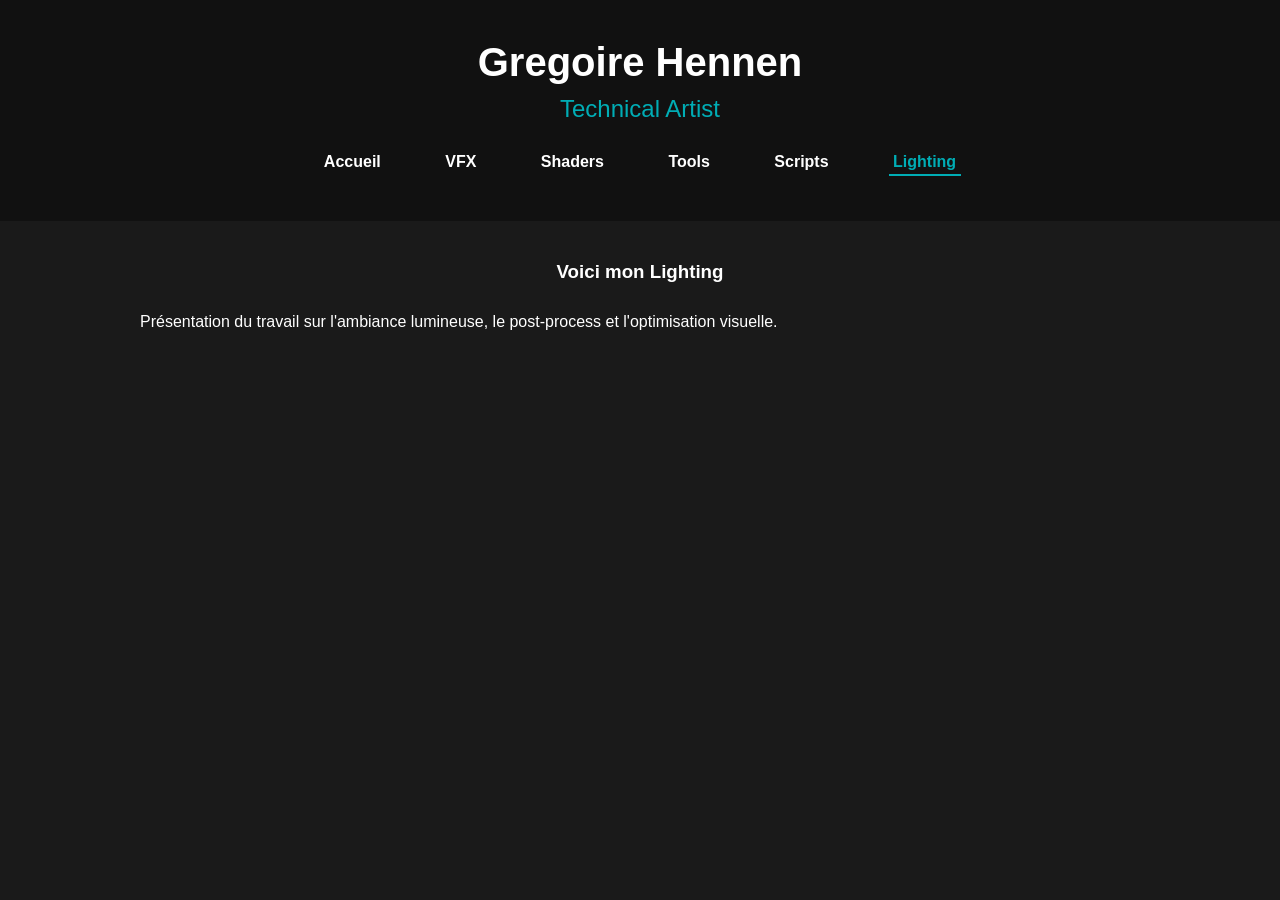
==== lighting.html @ 4e659fc8 "Add header section to lighting.html" ====
<!DOCTYPE html>
<html lang="fr">
<head>
    <meta charset="UTF-8">
    <meta name="viewport" content="width=device-width, initial-scale=1.0">
    <title>Shaders - Gregoire Hennen</title>
    
    <link rel="stylesheet" href="style.css">
</head>
    
<body>
    <header>
        <h1>Gregoire Hennen</h1>
        <h2>Technical Artist</h2>
        <nav>
            <a href="index.html">Accueil</a>
            <a href="vfx.html">VFX</a>
            <a href="shaders.html">Shaders</a>
            <a href="tools.html">Tools</a>
            <a href="scripts.html">Scripts</a>
            <a href="lighting.html">Lighting</a>
        </nav>
    </header>
    <main>
        <h3>Voici mon Lighting</h3>
        <p>Présentation du travail sur l'ambiance lumineuse, le post-process et l'optimisation visuelle.</p>
    </main>
    <script>
    // Récupère le nom de la page actuelle (ex: "shaders.html")
    const currentPage = window.location.pathname.split("/").pop();

    // Sélectionne tous les liens dans la nav
    const navLinks = document.querySelectorAll('nav a');

    navLinks.forEach(link => {
        // Si le href du lien correspond à la page actuelle, ajoute la classe "active"
        if (link.getAttribute('href') === currentPage) {
            link.classList.add('active');
        }
    });
</script>
</body>
</html>
---- style.css ----
/* --- Global Styles --- */
body { 
    font-family: 'Segoe UI', Tahoma, Geneva, Verdana, sans-serif; 
    background-color: #1a1a1a; 
    color: #ffffff; 
    margin: 0; 
    padding: 0; 
    text-align: center; 
}

header { padding: 40px 20px; background-color: #111111; }
h1 { margin: 0 0 10px 0; font-size: 2.5em; }
h2 { margin: 0 0 20px 0; color: #00adb5; font-weight: 400; }
main { max-width: 1000px; margin: 40px auto; padding: 0 20px; text-align: left; }
h3 { text-align: center; margin-bottom: 30px; }

/* --- Navigation Tech Art --- */
nav { margin-top: 20px; }
nav a { 
    display: inline-block; 
    color: #ffffff; 
    text-decoration: none; 
    padding: 10px 20px; 
    margin: 0 10px; 
    font-weight: bold; 
    position: relative;
    transition: color 0.3s;
}

nav a::after {
    content: '';
    position: absolute;
    bottom: 5px;
    left: 50%;
    width: 0;
    height: 2px;
    background: #00adb5;
    transition: all 0.3s ease;
}

nav a:hover { color: #00adb5; }
nav a:hover::after { width: 70%; left: 15%; }
nav a.active { color: #00adb5; }
nav a.active::after { width: 70%; left: 15%; }

/* --- Components (Accordions, Tables, Code) --- */
.shader-accordion, .tool-accordion { 
    margin-bottom: 15px; border: 1px solid #333; border-radius: 8px; 
    overflow: hidden; background-color: #222222; 
}
.shader-accordion summary, .tool-accordion summary { 
    padding: 20px; font-size: 1.3em; font-weight: bold; color: #00adb5; 
    cursor: pointer; list-style: none; position: relative; transition: background 0.3s ease; 
}
.shader-accordion summary:hover, .tool-accordion summary:hover { background-color: #2b2b2b; }
.shader-accordion summary::after, .tool-accordion summary::after { 
    content: '▼'; position: absolute; right: 20px; color: #00adb5; transition: transform 0.3s ease; 
}
.shader-accordion[open] summary::after, .tool-accordion[open] summary::after { transform: rotate(180deg); }
.shader-content, .tool-content { padding: 20px; border-top: 1px solid #333; background-color: #1c1c1c; }

table { width: 100%; border-collapse: collapse; margin: 20px 0; background-color: #111; border-radius: 6px; overflow: hidden; }
th, td { padding: 12px 15px; text-align: left; border-bottom: 1px solid #333; }
th { background-color: #00adb5; color: #1a1a1a; font-weight: bold; }

.tech-row { display: flex; gap: 25px; margin: 30px 0; align-items: center; }
.tech-desc { flex: 1; }
.tech-code { flex: 1; background-color: #0d1117; padding: 15px; border-radius: 6px; overflow-x: auto; border: 1px solid #30363d; }
pre { margin: 0; }
code { font-family: 'Consolas', 'Courier New', Courier, monospace; color: #ff79c6; font-size: 0.9em; }

.center-img-container { text-align: center; margin: 25px 0; }
.center-img-container img { max-width: 100%; width: 700px; border-radius: 6px; box-shadow: 0 4px 10px rgba(0,0,0,0.5); }
.bullet-list { padding-left: 20px; line-height: 1.6; }
.highlight { color: #00adb5; font-weight: bold; }
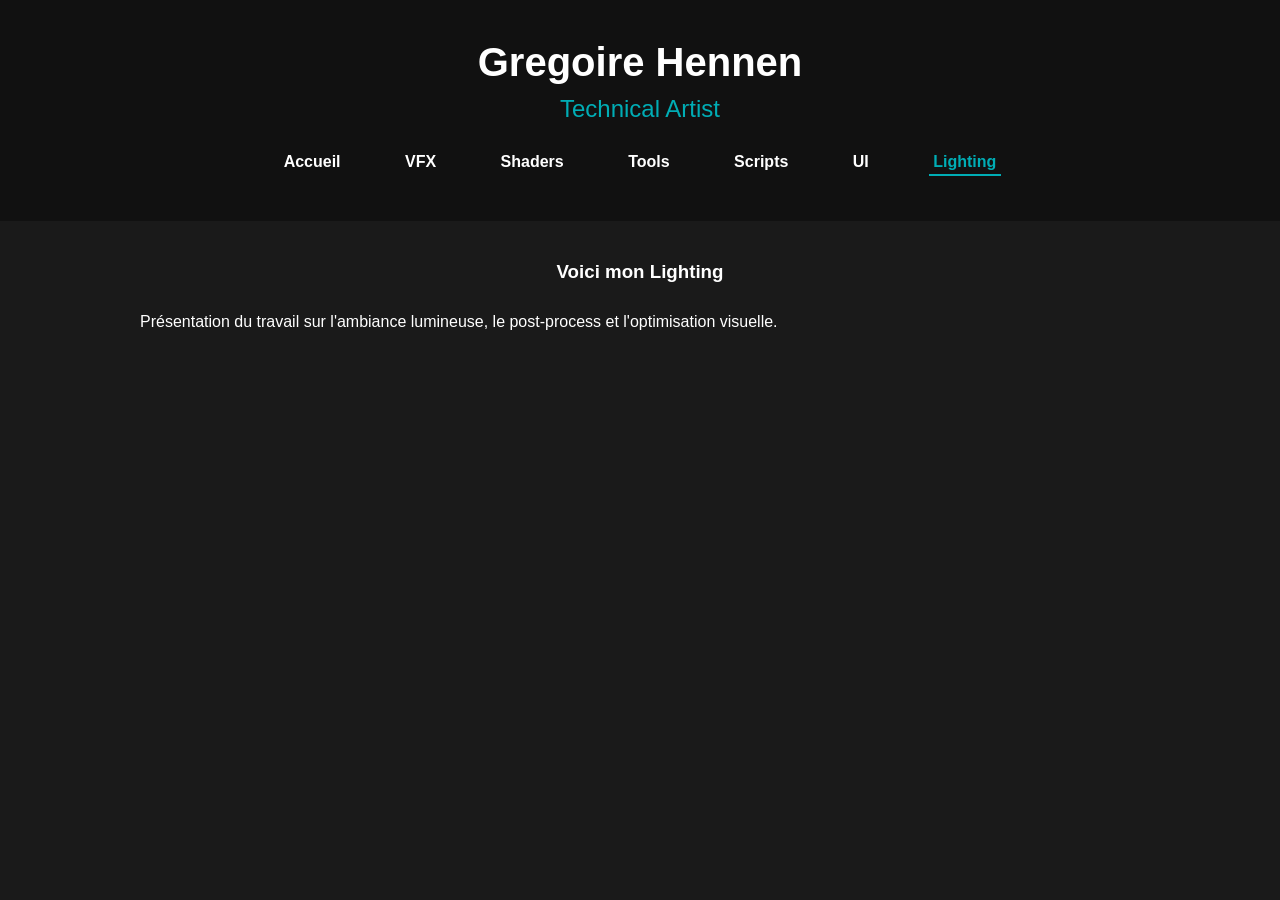
==== commit 56d1ae15: "Update lighting.html" ====
--- a/lighting.html
+++ b/lighting.html
@@ -18,6 +18,7 @@
             <a href="shaders.html">Shaders</a>
             <a href="tools.html">Tools</a>
             <a href="scripts.html">Scripts</a>
+            <a href="ui.html">UI</a>
             <a href="lighting.html">Lighting</a>
         </nav>
     </header>
--- a/style.css
+++ b/style.css
@@ -65,11 +65,60 @@
 
 .tech-row { display: flex; gap: 25px; margin: 30px 0; align-items: center; }
 .tech-desc { flex: 1; }
-.tech-code { flex: 1; background-color: #0d1117; padding: 15px; border-radius: 6px; overflow-x: auto; border: 1px solid #30363d; }
-pre { margin: 0; }
-code { font-family: 'Consolas', 'Courier New', Courier, monospace; color: #ff79c6; font-size: 0.9em; }
+.tech-code {
+            flex: 1;
+            background-color: #0d1117;
+            padding: 15px;
+            border-radius: 6px;
+            overflow-x: auto;
+            border: 1px solid #30363d;
+        }
+pre {
+    margin: 0;
+    padding: 0;
+    background: transparent !important; /* Force la transparence pour utiliser le fond de .tech-code */
+}
+
+code {
+    font-family: 'Consolas', 'Courier New', Courier, monospace;
+    font-size: 0.9em;
+    background: transparent !important;
+}
+
+/* Si tu veux quand même colorer certains mots manuellement dans ton HTML */
+.c-keyword { color: #ff7b72; } /* Rouge pour les keywords */
+.c-var { color: #79c0ff; }     /* Bleu pour les variables */
+
 
 .center-img-container { text-align: center; margin: 25px 0; }
 .center-img-container img { max-width: 100%; width: 700px; border-radius: 6px; box-shadow: 0 4px 10px rgba(0,0,0,0.5); }
 .bullet-list { padding-left: 20px; line-height: 1.6; }
 .highlight { color: #00adb5; font-weight: bold; }
+
+.global-gifs { 
+    display: flex; 
+    gap: 15px; 
+    justify-content: center; 
+    margin: 20px 0; 
+}
+.global-gifs img { 
+    width: 48%; /* Prends presque la moitié de la largeur */
+    border-radius: 6px; 
+}
+
+/* Pour les 3 vidéos du Flashlight (3 colonnes) */
+.triple-gifs { 
+    display: flex; 
+    gap: 10px; 
+    margin: 20px 0; 
+}
+.gif-card { 
+    flex: 1; /* Chaque carte prend 1/3 de l'espace */
+    text-align: center; 
+}
+.gif-card img { 
+    width: 100%; 
+    border-radius: 6px; 
+    margin-bottom: 10px; 
+}
+.gif-card p { font-size: 0.9em; color: #aaa; }
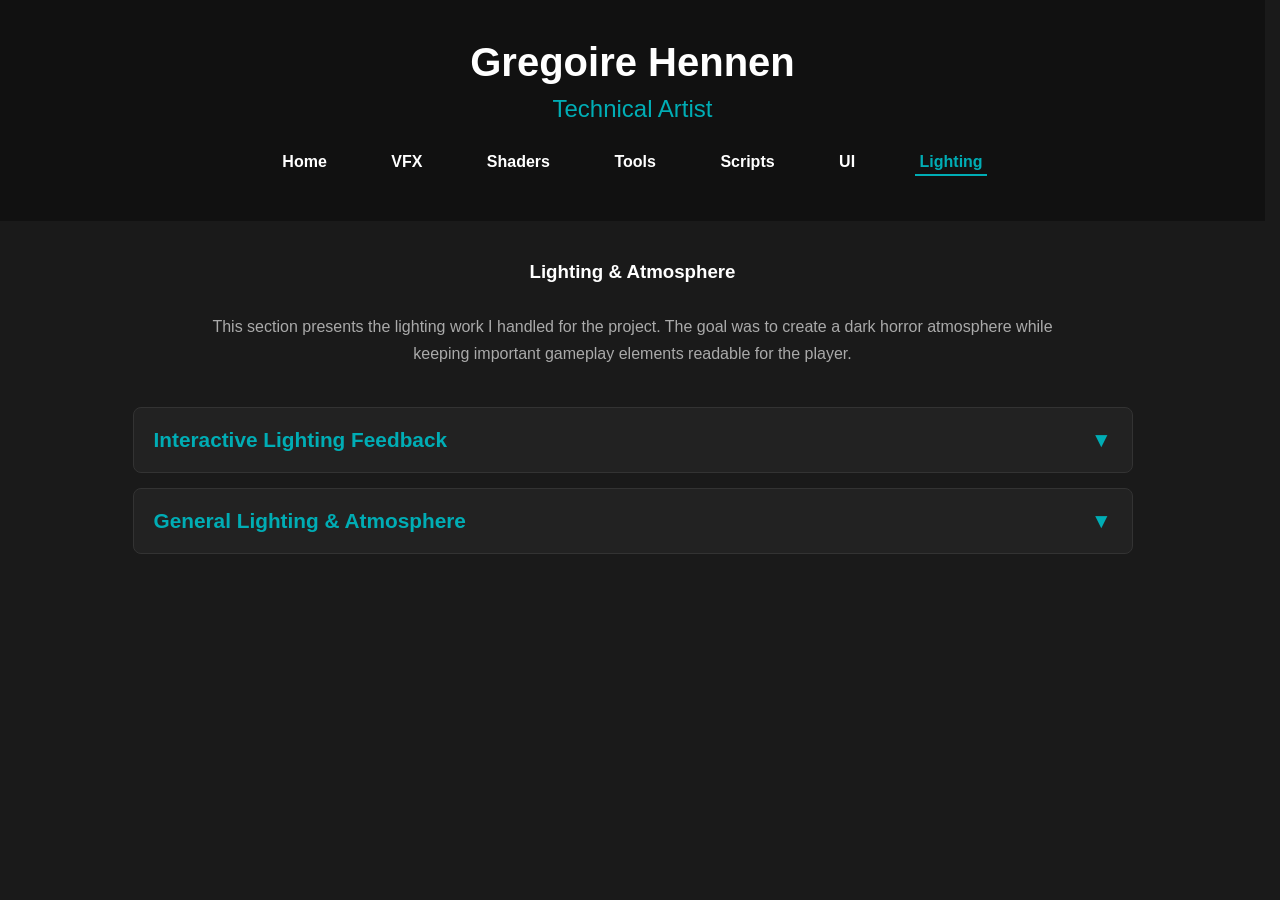
==== commit b4ecb56d: "Revise lighting.html for content and structure Updated the page title and improved the content struc" ====
--- a/lighting.html
+++ b/lighting.html
@@ -1,40 +1,96 @@
 <!DOCTYPE html>
-<html lang="fr">
+<html lang="en">
 <head>
     <meta charset="UTF-8">
     <meta name="viewport" content="width=device-width, initial-scale=1.0">
-    <title>Shaders - Gregoire Hennen</title>
-    
+    <title>Lighting - Gregoire Hennen</title>
     <link rel="stylesheet" href="style.css">
 </head>
-    
+
 <body>
-    <header>
-        <h1>Gregoire Hennen</h1>
-        <h2>Technical Artist</h2>
-        <nav>
-            <a href="index.html">Accueil</a>
-            <a href="vfx.html">VFX</a>
-            <a href="shaders.html">Shaders</a>
-            <a href="tools.html">Tools</a>
-            <a href="scripts.html">Scripts</a>
-            <a href="ui.html">UI</a>
-            <a href="lighting.html">Lighting</a>
-        </nav>
-    </header>
-    <main>
-        <h3>Voici mon Lighting</h3>
-        <p>Présentation du travail sur l'ambiance lumineuse, le post-process et l'optimisation visuelle.</p>
-    </main>
-    <script>
-    // Récupère le nom de la page actuelle (ex: "shaders.html")
+<header>
+    <h1>Gregoire Hennen</h1>
+    <h2>Technical Artist</h2>
+    <nav>
+        <a href="index.html">Home</a>
+        <a href="vfx.html">VFX</a>
+        <a href="shaders.html">Shaders</a>
+        <a href="tools.html">Tools</a>
+        <a href="scripts.html">Scripts</a>
+        <a href="ui.html">UI</a>
+        <a href="lighting.html">Lighting</a>
+    </nav>
+</header>
+
+<main>
+    <h3>Lighting & Atmosphere</h3>
+
+    <p class="page-intro">
+        This section presents the lighting work I handled for the project. The goal was to create a dark horror atmosphere while keeping important gameplay elements readable for the player.
+    </p>
+
+    <details class="ui-accordion">
+        <summary>Interactive Lighting Feedback</summary>
+        <div class="ui-content">
+
+            <p class="section-lead">
+                These lights are connected to gameplay events. When the player activates specific objectives, the lighting changes to provide clear visual feedback and guide attention toward the active element.
+            </p>
+
+            <div class="triple-gifs">
+                <div class="gif-card">
+                    <img src="lighting-popcorn-machine-activation.gif" alt="Popcorn machine lighting activation">
+                    <p><strong>Popcorn Machine:</strong> the machine lighting turns on to show that the objective has been activated.</p>
+                </div>
+
+                <div class="gif-card">
+                    <img src="lighting-spot-activation.gif" alt="Spot lighting activation">
+                    <p><strong>Spot Light:</strong> the spotlight creates a strong focused beam, making the activated area more visible.</p>
+                </div>
+
+                <div class="gif-card">
+                    <img src="lighting-door-activation.gif" alt="Door lighting activation">
+                    <p><strong>Door:</strong> the door lighting changes state to clearly communicate progression and guide the player forward.</p>
+                </div>
+            </div>
+
+            <h4 class="ui-subtitle">How it works</h4>
+            <p>
+                Each light group is controlled as a visual feedback system. When an objective is activated, the corresponding lights are enabled or intensified. This makes the interaction easier to read without relying only on UI, while also reinforcing the cinematic horror mood of the scene.
+            </p>
+
+        </div>
+    </details>
+
+    <details class="ui-accordion">
+        <summary>General Lighting & Atmosphere</summary>
+        <div class="ui-content">
+
+            <p class="section-lead">
+                This video shows the general lighting mood of the level during navigation.
+            </p>
+
+            <div class="center-img-container">
+                <img src="lighting-general-ambience-walkthrough.gif" alt="General lighting ambience walkthrough">
+                <p class="media-caption">
+                    General lighting pass: dark corridors, warm practical lights, visible fog and strong flashlight contrast.
+                </p>
+            </div>
+
+            <h4 class="ui-subtitle">Atmosphere Breakdown</h4>
+            <p>
+                The scene uses a very dark base lighting setup with localized warm lights to create contrast and guide the eye. The fog makes the flashlight beam visible, which adds depth and reinforces the horror atmosphere. The result feels heavy, abandoned and cinematic, while still giving the player enough visual information to navigate the environment.
+            </p>
+
+        </div>
+    </details>
+</main>
+
+<script>
     const currentPage = window.location.pathname.split("/").pop();
-
-    // Sélectionne tous les liens dans la nav
     const navLinks = document.querySelectorAll('nav a');
 
     navLinks.forEach(link => {
-        // Si le href du lien correspond à la page actuelle, ajoute la classe "active"
         if (link.getAttribute('href') === currentPage) {
             link.classList.add('active');
         }
--- a/style.css
+++ b/style.css
@@ -1,3 +1,16 @@
+html {
+    scrollbar-gutter: stable;
+    overflow-y: scroll;
+}
+
+body { 
+    font-family: 'Segoe UI', Tahoma, Geneva, Verdana, sans-serif; 
+    background-color: #1a1a1a; 
+    color: #ffffff; 
+    margin: 0; 
+    padding: 0; 
+    text-align: center; 
+}
 /* --- Global Styles --- */
 body { 
     font-family: 'Segoe UI', Tahoma, Geneva, Verdana, sans-serif; 
@@ -76,7 +89,7 @@
 pre {
     margin: 0;
     padding: 0;
-    background: transparent !important; /* Force la transparence pour utiliser le fond de .tech-code */
+    background: transparent !important;
 }
 
 code {
@@ -85,10 +98,8 @@
     background: transparent !important;
 }
 
-/* Si tu veux quand même colorer certains mots manuellement dans ton HTML */
-.c-keyword { color: #ff7b72; } /* Rouge pour les keywords */
-.c-var { color: #79c0ff; }     /* Bleu pour les variables */
-
+.c-keyword { color: #ff7b72; }
+.c-var { color: #79c0ff; }
 
 .center-img-container { text-align: center; margin: 25px 0; }
 .center-img-container img { max-width: 100%; width: 700px; border-radius: 6px; box-shadow: 0 4px 10px rgba(0,0,0,0.5); }
@@ -102,18 +113,17 @@
     margin: 20px 0; 
 }
 .global-gifs img { 
-    width: 48%; /* Prends presque la moitié de la largeur */
+    width: 48%;
     border-radius: 6px; 
 }
 
-/* Pour les 3 vidéos du Flashlight (3 colonnes) */
 .triple-gifs { 
     display: flex; 
     gap: 10px; 
     margin: 20px 0; 
 }
 .gif-card { 
-    flex: 1; /* Chaque carte prend 1/3 de l'espace */
+    flex: 1;
     text-align: center; 
 }
 .gif-card img { 
@@ -122,3 +132,447 @@
     margin-bottom: 10px; 
 }
 .gif-card p { font-size: 0.9em; color: #aaa; }
+
+/* --- UI Page Specific Additions --- */
+.page-intro {
+    text-align: center;
+    color: #aaa;
+    margin: 0 auto 40px auto;
+    max-width: 850px;
+    line-height: 1.7;
+}
+
+.ui-accordion {
+    margin-bottom: 15px;
+    border: 1px solid #333;
+    border-radius: 8px;
+    overflow: hidden;
+    background-color: #222222;
+}
+
+.ui-accordion summary {
+    padding: 20px;
+    font-size: 1.3em;
+    font-weight: bold;
+    color: #00adb5;
+    cursor: pointer;
+    list-style: none;
+    position: relative;
+    transition: background 0.3s ease;
+}
+
+.ui-accordion summary:hover { background-color: #2b2b2b; }
+
+.ui-accordion summary::after {
+    content: '▼';
+    position: absolute;
+    right: 20px;
+    color: #00adb5;
+    transition: transform 0.3s ease;
+}
+
+.ui-accordion[open] summary::after { transform: rotate(180deg); }
+
+.ui-content {
+    padding: 20px;
+    border-top: 1px solid #333;
+    background-color: #1c1c1c;
+}
+
+.section-lead {
+    text-align: center;
+    font-size: 1.1em;
+    color: #aaa;
+    max-width: 850px;
+    margin: 0 auto 25px auto;
+    line-height: 1.7;
+}
+
+.ui-hero {
+    display: flex;
+    gap: 25px;
+    align-items: stretch;
+    background: #222;
+    border: 1px solid #333;
+    border-radius: 8px;
+    padding: 25px;
+    margin-bottom: 35px;
+}
+
+.ui-hero-text,
+.ui-hero-media {
+    flex: 1;
+}
+
+.ui-hero-text h4,
+.ui-subtitle {
+    color: #00adb5;
+    border-bottom: 1px solid #333;
+    padding-bottom: 8px;
+    margin-top: 0;
+}
+
+.ui-hero-text p {
+    color: #ccc;
+    line-height: 1.7;
+}
+
+.ui-hero-media img {
+    width: 100%;
+    border-radius: 6px;
+    box-shadow: 0 4px 10px rgba(0,0,0,0.5);
+}
+
+.ui-hero-media p,
+.media-caption {
+    color: #888;
+    font-size: 0.9em;
+    text-align: center;
+    margin-top: 8px;
+}
+
+.ui-feature-grid {
+    display: grid;
+    grid-template-columns: repeat(4, 1fr);
+    gap: 15px;
+    margin: 25px 0;
+}
+
+.ui-feature-card {
+    background: #111;
+    border: 1px solid #30363d;
+    border-radius: 8px;
+    padding: 16px;
+}
+
+.ui-feature-card h5 {
+    color: #00adb5;
+    margin: 0 0 10px 0;
+    font-size: 1em;
+}
+
+.ui-feature-card p {
+    color: #aaa;
+    line-height: 1.55;
+    margin: 0;
+    font-size: 0.95em;
+}
+
+.ui-separator {
+    border: 0;
+    border-top: 1px solid #333;
+    margin: 40px 0;
+}
+
+.ui-flow {
+    display: flex;
+    align-items: center;
+    justify-content: center;
+    flex-wrap: wrap;
+    gap: 10px;
+    margin: 30px 0;
+}
+
+.ui-flow-step {
+    background: #111;
+    border: 1px solid #00adb5;
+    color: #fff;
+    border-radius: 999px;
+    padding: 12px 18px;
+    font-weight: bold;
+}
+
+.ui-flow-arrow {
+    color: #00adb5;
+    font-size: 1.4em;
+    font-weight: bold;
+}
+
+/* --- Home Page --- */
+.home-hero {
+    position: relative;
+    overflow: hidden;
+    border: 1px solid #333;
+    border-radius: 18px;
+    background: radial-gradient(circle at top left, rgba(0, 173, 181, 0.22), transparent 38%), linear-gradient(135deg, #222 0%, #111 100%);
+    padding: 55px 42px;
+    margin-bottom: 42px;
+    box-shadow: 0 18px 45px rgba(0,0,0,0.35);
+}
+
+.home-hero::after {
+    content: '';
+    position: absolute;
+    inset: 0;
+    background-image: linear-gradient(rgba(255,255,255,0.035) 1px, transparent 1px), linear-gradient(90deg, rgba(255,255,255,0.035) 1px, transparent 1px);
+    background-size: 34px 34px;
+    opacity: 0.35;
+    pointer-events: none;
+}
+
+.home-hero-glow {
+    position: absolute;
+    width: 260px;
+    height: 260px;
+    right: -80px;
+    top: -80px;
+    background: rgba(0, 173, 181, 0.35);
+    filter: blur(55px);
+    border-radius: 50%;
+}
+
+.home-hero-content {
+    position: relative;
+    z-index: 1;
+    max-width: 850px;
+    margin: 0 auto;
+    text-align: center;
+}
+
+.home-kicker {
+    display: inline-block;
+    margin: 0 0 14px 0;
+    padding: 8px 14px;
+    border: 1px solid rgba(0, 173, 181, 0.55);
+    border-radius: 999px;
+    color: #00adb5;
+    background: rgba(0, 173, 181, 0.08);
+    font-weight: bold;
+    letter-spacing: 0.04em;
+    text-transform: uppercase;
+    font-size: 0.8em;
+}
+
+.home-hero h3 {
+    margin: 0 0 18px 0;
+    font-size: 2.8em;
+    line-height: 1.05;
+    color: #fff;
+}
+
+.home-intro {
+    color: #d5d5d5;
+    line-height: 1.8;
+    font-size: 1.08em;
+    margin: 0 auto 24px auto;
+}
+
+.home-tags {
+    display: flex;
+    flex-wrap: wrap;
+    justify-content: center;
+    gap: 10px;
+}
+
+.home-tags span {
+    background: #111;
+    color: #ddd;
+    border: 1px solid #333;
+    border-radius: 999px;
+    padding: 9px 14px;
+    font-size: 0.92em;
+}
+
+.home-overview,
+.home-pipeline,
+.home-summary-panel {
+    margin-bottom: 42px;
+}
+
+.home-section-title {
+    text-align: center;
+    margin-bottom: 24px;
+}
+
+.home-section-title h4,
+.home-summary-panel h4 {
+    color: #00adb5;
+    font-size: 1.55em;
+    margin: 0 0 8px 0;
+}
+
+.home-section-title p {
+    color: #aaa;
+    margin: 0;
+    line-height: 1.7;
+}
+
+.home-card-grid {
+    display: grid;
+    grid-template-columns: repeat(3, 1fr);
+    gap: 16px;
+}
+
+.home-card {
+    position: relative;
+    background: linear-gradient(180deg, #222 0%, #151515 100%);
+    border: 1px solid #333;
+    border-radius: 14px;
+    padding: 22px;
+    min-height: 190px;
+    overflow: hidden;
+    transition: transform 0.25s ease, border-color 0.25s ease, box-shadow 0.25s ease;
+}
+
+.home-card:hover {
+    transform: translateY(-5px);
+    border-color: rgba(0, 173, 181, 0.7);
+    box-shadow: 0 12px 28px rgba(0,0,0,0.45);
+}
+
+.home-card::before {
+    content: '';
+    position: absolute;
+    left: 0;
+    top: 0;
+    width: 100%;
+    height: 3px;
+    background: linear-gradient(90deg, #00adb5, transparent);
+}
+
+.featured-card {
+    background: radial-gradient(circle at top right, rgba(0, 173, 181, 0.18), transparent 45%), linear-gradient(180deg, #242424 0%, #141414 100%);
+}
+
+.home-card-icon {
+    width: 42px;
+    height: 42px;
+    border-radius: 12px;
+    display: flex;
+    align-items: center;
+    justify-content: center;
+    background: rgba(0, 173, 181, 0.12);
+    border: 1px solid rgba(0, 173, 181, 0.45);
+    color: #00adb5;
+    font-size: 1.35em;
+    margin-bottom: 16px;
+}
+
+.home-card h5 {
+    color: #fff;
+    margin: 0 0 10px 0;
+    font-size: 1.15em;
+}
+
+.home-card p {
+    color: #aaa;
+    line-height: 1.65;
+    margin: 0;
+    font-size: 0.95em;
+}
+
+.home-flow {
+    display: flex;
+    align-items: stretch;
+    justify-content: center;
+    gap: 12px;
+    background: #111;
+    border: 1px solid #333;
+    border-radius: 16px;
+    padding: 22px;
+}
+
+.home-flow-step {
+    flex: 1;
+    background: #1c1c1c;
+    border: 1px solid #30363d;
+    border-radius: 14px;
+    padding: 20px;
+    text-align: center;
+}
+
+.home-flow-step span {
+    display: inline-block;
+    color: #00adb5;
+    font-weight: bold;
+    margin-bottom: 10px;
+}
+
+.home-flow-step strong {
+    display: block;
+    font-size: 1.1em;
+    margin-bottom: 8px;
+}
+
+.home-flow-step p {
+    color: #aaa;
+    line-height: 1.55;
+    margin: 0;
+    font-size: 0.92em;
+}
+
+.home-flow-line {
+    width: 26px;
+    align-self: center;
+    height: 2px;
+    background: #00adb5;
+    opacity: 0.8;
+}
+
+.home-summary-panel {
+    background: linear-gradient(135deg, rgba(0, 173, 181, 0.12), rgba(255,255,255,0.02));
+    border: 1px solid rgba(0, 173, 181, 0.35);
+    border-radius: 16px;
+    padding: 28px;
+    text-align: center;
+}
+
+.home-summary-panel p {
+    color: #ccc;
+    line-height: 1.8;
+    max-width: 850px;
+    margin: 0 auto;
+}
+
+@media (max-width: 900px) {
+    .tech-row,
+    .ui-hero {
+        flex-direction: column;
+    }
+
+    .ui-feature-grid {
+        grid-template-columns: repeat(2, 1fr);
+    }
+
+    .global-gifs,
+    .triple-gifs {
+        flex-direction: column;
+    }
+
+    .global-gifs img {
+        width: 100%;
+    }
+
+    .home-card-grid {
+        grid-template-columns: repeat(2, 1fr);
+    }
+
+    .home-flow {
+        flex-direction: column;
+    }
+
+    .home-flow-line {
+        width: 2px;
+        height: 26px;
+    }
+}
+
+@media (max-width: 560px) {
+    .ui-feature-grid,
+    .home-card-grid {
+        grid-template-columns: 1fr;
+    }
+
+    nav a {
+        margin: 4px;
+        padding: 8px 12px;
+    }
+
+    .home-hero {
+        padding: 38px 22px;
+    }
+
+    .home-hero h3 {
+        font-size: 2.05em;
+    }
+}
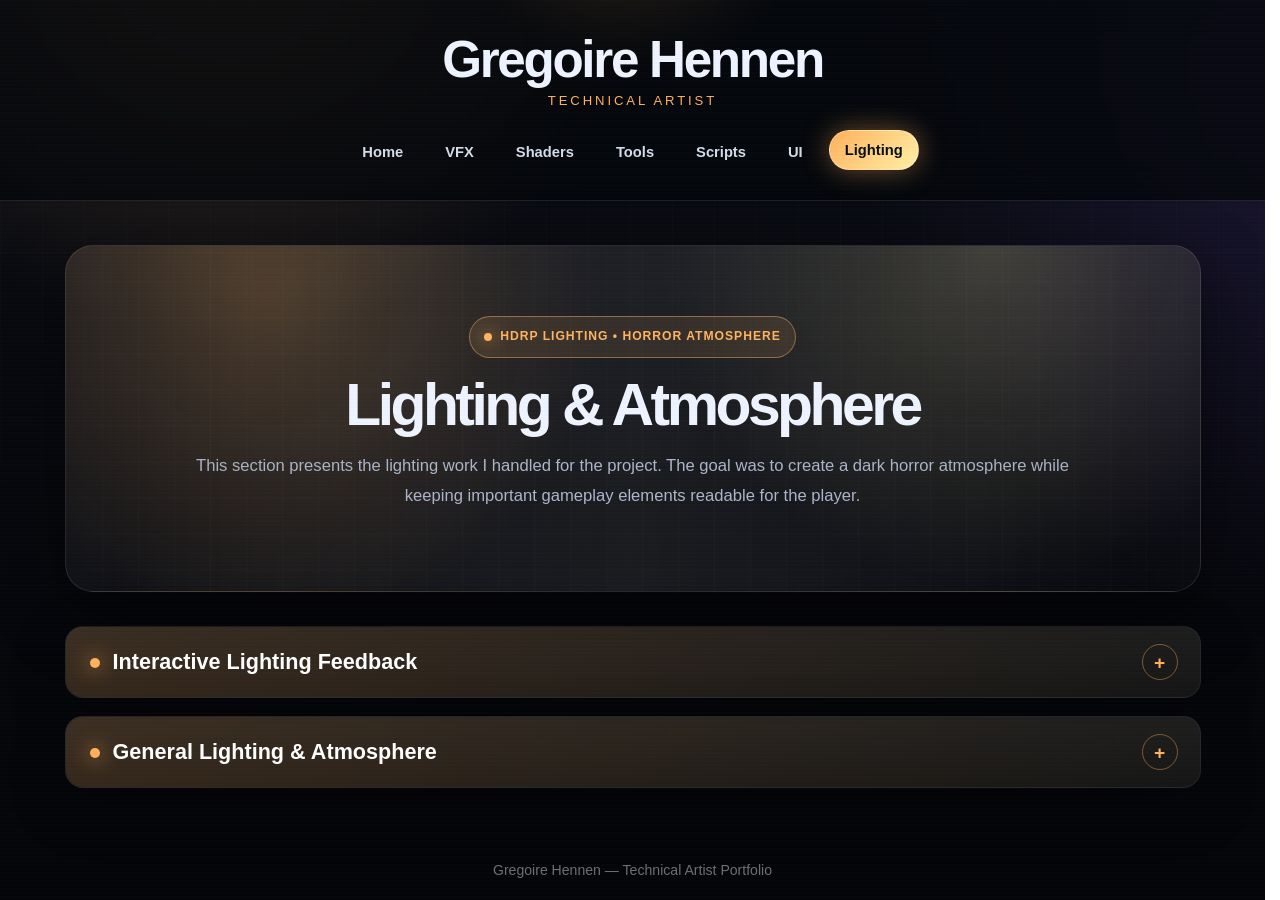
==== commit 9a5ab3e8: "Enhance lighting.html with footer and body class Added footer and updated body class for lighting pa" ====
--- a/lighting.html
+++ b/lighting.html
@@ -7,8 +7,9 @@
     <link rel="stylesheet" href="style.css">
 </head>
 
-<body>
+<body class="page-lighting">
 <header>
+        <div class="header-orb"></div>
     <h1>Gregoire Hennen</h1>
     <h2>Technical Artist</h2>
     <nav>
@@ -23,18 +24,21 @@
 </header>
 
 <main>
+        <section class="page-hero">
+            <p class="page-kicker">HDRP Lighting • Horror Atmosphere</p>
     <h3>Lighting & Atmosphere</h3>
 
     <p class="page-intro">
         This section presents the lighting work I handled for the project. The goal was to create a dark horror atmosphere while keeping important gameplay elements readable for the player.
     </p>
+        </section>
 
     <details class="ui-accordion">
         <summary>Interactive Lighting Feedback</summary>
         <div class="ui-content">
 
             <p class="section-lead">
-                These lights are connected to gameplay events. When the player activates specific objectives, the lighting changes to provide clear visual feedback and guide attention toward the active element.
+                These indicator lights are linked to the GPE charging system. When the player activates a GPE, the progress LEDs light up gradually, and once the GPE is fully charged, the bulbs turn green to show the player that the GPE is 100% charged.
             </p>
 
             <div class="triple-gifs">
@@ -50,13 +54,17 @@
 
                 <div class="gif-card">
                     <img src="lighting-door-activation.gif" alt="Door lighting activation">
-                    <p><strong>Door:</strong> the door lighting changes state to clearly communicate progression and guide the player forward.</p>
+                    <p><strong>Door:</strong> the door opens once the charge reaches 100%.</p>
                 </div>
             </div>
 
-            <h4 class="ui-subtitle">How it works</h4>
+           <h4 class="ui-subtitle">How it works</h4>
             <p>
-                Each light group is controlled as a visual feedback system. When an objective is activated, the corresponding lights are enabled or intensified. This makes the interaction easier to read without relying only on UI, while also reinforcing the cinematic horror mood of the scene.
+               Light feedback is handled by the GPELoad system. When the GPE receives power, the script updates a set of progress LEDs and their emissive materials. When the GPE reaches 100% charge, a Unity event is triggered. Simultaneously, the script changes the color of the LED and the emissive shader to green, instantly indicating to the player that the GPE is fully charged.
+
+            </p>
+            <p>
+               If the GPE is not powered, it automatically discharges after a certain time. When the stored energy reaches zero, the system triggers the discharge event and resets the light components and emissive materials to their original colors.
             </p>
 
         </div>
@@ -86,6 +94,10 @@
     </details>
 </main>
 
+    <footer class="site-footer">
+        <p>Gregoire Hennen — Technical Artist Portfolio</p>
+    </footer>
+
 <script>
     const currentPage = window.location.pathname.split("/").pop();
     const navLinks = document.querySelectorAll('nav a');
--- a/style.css
+++ b/style.css
@@ -1,578 +1,591 @@
-html {
-    scrollbar-gutter: stable;
-    overflow-y: scroll;
-}
-
-body { 
-    font-family: 'Segoe UI', Tahoma, Geneva, Verdana, sans-serif; 
-    background-color: #1a1a1a; 
-    color: #ffffff; 
-    margin: 0; 
-    padding: 0; 
-    text-align: center; 
-}
-/* --- Global Styles --- */
-body { 
-    font-family: 'Segoe UI', Tahoma, Geneva, Verdana, sans-serif; 
-    background-color: #1a1a1a; 
-    color: #ffffff; 
-    margin: 0; 
-    padding: 0; 
-    text-align: center; 
-}
-
-header { padding: 40px 20px; background-color: #111111; }
-h1 { margin: 0 0 10px 0; font-size: 2.5em; }
-h2 { margin: 0 0 20px 0; color: #00adb5; font-weight: 400; }
-main { max-width: 1000px; margin: 40px auto; padding: 0 20px; text-align: left; }
-h3 { text-align: center; margin-bottom: 30px; }
-
-/* --- Navigation Tech Art --- */
-nav { margin-top: 20px; }
-nav a { 
-    display: inline-block; 
-    color: #ffffff; 
-    text-decoration: none; 
-    padding: 10px 20px; 
-    margin: 0 10px; 
-    font-weight: bold; 
-    position: relative;
-    transition: color 0.3s;
-}
-
-nav a::after {
-    content: '';
-    position: absolute;
-    bottom: 5px;
-    left: 50%;
-    width: 0;
-    height: 2px;
-    background: #00adb5;
-    transition: all 0.3s ease;
-}
-
-nav a:hover { color: #00adb5; }
-nav a:hover::after { width: 70%; left: 15%; }
-nav a.active { color: #00adb5; }
-nav a.active::after { width: 70%; left: 15%; }
-
-/* --- Components (Accordions, Tables, Code) --- */
-.shader-accordion, .tool-accordion { 
-    margin-bottom: 15px; border: 1px solid #333; border-radius: 8px; 
-    overflow: hidden; background-color: #222222; 
-}
-.shader-accordion summary, .tool-accordion summary { 
-    padding: 20px; font-size: 1.3em; font-weight: bold; color: #00adb5; 
-    cursor: pointer; list-style: none; position: relative; transition: background 0.3s ease; 
-}
-.shader-accordion summary:hover, .tool-accordion summary:hover { background-color: #2b2b2b; }
-.shader-accordion summary::after, .tool-accordion summary::after { 
-    content: '▼'; position: absolute; right: 20px; color: #00adb5; transition: transform 0.3s ease; 
-}
-.shader-accordion[open] summary::after, .tool-accordion[open] summary::after { transform: rotate(180deg); }
-.shader-content, .tool-content { padding: 20px; border-top: 1px solid #333; background-color: #1c1c1c; }
-
-table { width: 100%; border-collapse: collapse; margin: 20px 0; background-color: #111; border-radius: 6px; overflow: hidden; }
-th, td { padding: 12px 15px; text-align: left; border-bottom: 1px solid #333; }
-th { background-color: #00adb5; color: #1a1a1a; font-weight: bold; }
-
-.tech-row { display: flex; gap: 25px; margin: 30px 0; align-items: center; }
-.tech-desc { flex: 1; }
-.tech-code {
-            flex: 1;
-            background-color: #0d1117;
-            padding: 15px;
-            border-radius: 6px;
-            overflow-x: auto;
-            border: 1px solid #30363d;
-        }
-pre {
+
+/* =========================================================
+   Gregoire Hennen — Technical Art Portfolio Redesign
+   Drop-in CSS: keeps all current accordions and HTML working.
+   ========================================================= */
+
+:root {
+    --bg: #080a0f;
+    --panel: rgba(16, 20, 29, 0.82);
+    --panel-strong: rgba(21, 27, 40, 0.94);
+    --line: rgba(255,255,255,0.10);
+    --line-strong: rgba(255,255,255,0.18);
+    --text: #eef4ff;
+    --muted: #a8b3c7;
+    --soft: #d5ddea;
+    --accent: #00e5ff;
+    --accent-2: #8a5cff;
+    --accent-3: #ffb86b;
+    --danger: #ff5c7a;
+    --ok: #76ffb2;
+    --radius: 18px;
+    --radius-sm: 12px;
+    --shadow: 0 24px 70px rgba(0,0,0,.45);
+    --mono: "Consolas", "SFMono-Regular", "Courier New", monospace;
+    --sans: Inter, "Segoe UI", Tahoma, Geneva, Verdana, sans-serif;
+}
+
+.page-vfx { --accent:#45f3ff; --accent-2:#ffcf4a; --page-glow: rgba(69,243,255,.20); }
+.page-shaders { --accent:#a884ff; --accent-2:#ff6bd6; --page-glow: rgba(168,132,255,.22); }
+.page-tools { --accent:#74ffb4; --accent-2:#56a8ff; --page-glow: rgba(116,255,180,.20); }
+.page-scripts { --accent:#ffcf6b; --accent-2:#ff6b6b; --page-glow: rgba(255,207,107,.20); }
+.page-ui { --accent:#6bb7ff; --accent-2:#7bffdf; --page-glow: rgba(107,183,255,.20); }
+.page-lighting { --accent:#ffb15c; --accent-2:#fff1a8; --page-glow: rgba(255,177,92,.22); }
+.page-home { --accent:#00e5ff; --accent-2:#8a5cff; --page-glow: rgba(0,229,255,.22); }
+
+* { box-sizing: border-box; }
+html { scrollbar-gutter: stable; overflow-y: scroll; scroll-behavior: smooth; }
+body {
     margin: 0;
-    padding: 0;
-    background: transparent !important;
-}
-
-code {
-    font-family: 'Consolas', 'Courier New', Courier, monospace;
-    font-size: 0.9em;
-    background: transparent !important;
-}
-
-.c-keyword { color: #ff7b72; }
-.c-var { color: #79c0ff; }
-
-.center-img-container { text-align: center; margin: 25px 0; }
-.center-img-container img { max-width: 100%; width: 700px; border-radius: 6px; box-shadow: 0 4px 10px rgba(0,0,0,0.5); }
-.bullet-list { padding-left: 20px; line-height: 1.6; }
-.highlight { color: #00adb5; font-weight: bold; }
-
-.global-gifs { 
-    display: flex; 
-    gap: 15px; 
-    justify-content: center; 
-    margin: 20px 0; 
-}
-.global-gifs img { 
-    width: 48%;
-    border-radius: 6px; 
-}
-
-.triple-gifs { 
-    display: flex; 
-    gap: 10px; 
-    margin: 20px 0; 
-}
-.gif-card { 
-    flex: 1;
-    text-align: center; 
-}
-.gif-card img { 
-    width: 100%; 
-    border-radius: 6px; 
-    margin-bottom: 10px; 
-}
-.gif-card p { font-size: 0.9em; color: #aaa; }
-
-/* --- UI Page Specific Additions --- */
-.page-intro {
-    text-align: center;
-    color: #aaa;
-    margin: 0 auto 40px auto;
-    max-width: 850px;
-    line-height: 1.7;
-}
-
-.ui-accordion {
-    margin-bottom: 15px;
-    border: 1px solid #333;
-    border-radius: 8px;
-    overflow: hidden;
-    background-color: #222222;
-}
-
-.ui-accordion summary {
-    padding: 20px;
-    font-size: 1.3em;
-    font-weight: bold;
-    color: #00adb5;
-    cursor: pointer;
-    list-style: none;
-    position: relative;
-    transition: background 0.3s ease;
-}
-
-.ui-accordion summary:hover { background-color: #2b2b2b; }
-
-.ui-accordion summary::after {
-    content: '▼';
-    position: absolute;
-    right: 20px;
-    color: #00adb5;
-    transition: transform 0.3s ease;
-}
-
-.ui-accordion[open] summary::after { transform: rotate(180deg); }
-
-.ui-content {
-    padding: 20px;
-    border-top: 1px solid #333;
-    background-color: #1c1c1c;
-}
-
-.section-lead {
-    text-align: center;
-    font-size: 1.1em;
-    color: #aaa;
-    max-width: 850px;
-    margin: 0 auto 25px auto;
-    line-height: 1.7;
-}
-
-.ui-hero {
-    display: flex;
-    gap: 25px;
-    align-items: stretch;
-    background: #222;
-    border: 1px solid #333;
-    border-radius: 8px;
-    padding: 25px;
-    margin-bottom: 35px;
-}
-
-.ui-hero-text,
-.ui-hero-media {
-    flex: 1;
-}
-
-.ui-hero-text h4,
-.ui-subtitle {
-    color: #00adb5;
-    border-bottom: 1px solid #333;
-    padding-bottom: 8px;
-    margin-top: 0;
-}
-
-.ui-hero-text p {
-    color: #ccc;
-    line-height: 1.7;
-}
-
-.ui-hero-media img {
-    width: 100%;
-    border-radius: 6px;
-    box-shadow: 0 4px 10px rgba(0,0,0,0.5);
-}
-
-.ui-hero-media p,
-.media-caption {
-    color: #888;
-    font-size: 0.9em;
-    text-align: center;
-    margin-top: 8px;
-}
-
-.ui-feature-grid {
-    display: grid;
-    grid-template-columns: repeat(4, 1fr);
-    gap: 15px;
-    margin: 25px 0;
-}
-
-.ui-feature-card {
-    background: #111;
-    border: 1px solid #30363d;
-    border-radius: 8px;
-    padding: 16px;
-}
-
-.ui-feature-card h5 {
-    color: #00adb5;
-    margin: 0 0 10px 0;
-    font-size: 1em;
-}
-
-.ui-feature-card p {
-    color: #aaa;
-    line-height: 1.55;
-    margin: 0;
-    font-size: 0.95em;
-}
-
-.ui-separator {
-    border: 0;
-    border-top: 1px solid #333;
-    margin: 40px 0;
-}
-
-.ui-flow {
-    display: flex;
-    align-items: center;
-    justify-content: center;
-    flex-wrap: wrap;
-    gap: 10px;
-    margin: 30px 0;
-}
-
-.ui-flow-step {
-    background: #111;
-    border: 1px solid #00adb5;
-    color: #fff;
-    border-radius: 999px;
-    padding: 12px 18px;
-    font-weight: bold;
-}
-
-.ui-flow-arrow {
-    color: #00adb5;
-    font-size: 1.4em;
-    font-weight: bold;
-}
-
-/* --- Home Page --- */
-.home-hero {
+    color: var(--text);
+    font-family: var(--sans);
+    text-align: center;
+    background:
+        radial-gradient(circle at 18% -10%, var(--page-glow), transparent 30%),
+        radial-gradient(circle at 110% 10%, rgba(138,92,255,.15), transparent 34%),
+        linear-gradient(180deg, #0b0e15 0%, #07080d 60%, #050609 100%);
+    min-height: 100vh;
+}
+body::before {
+    content: "";
+    position: fixed;
+    inset: 0;
+    pointer-events: none;
+    background-image:
+        linear-gradient(rgba(255,255,255,.025) 1px, transparent 1px),
+        linear-gradient(90deg, rgba(255,255,255,.025) 1px, transparent 1px);
+    background-size: 42px 42px;
+    mask-image: linear-gradient(to bottom, black, transparent 88%);
+    z-index: -2;
+}
+body::after {
+    content: "";
+    position: fixed;
+    inset: 0;
+    pointer-events: none;
+    background: linear-gradient(rgba(255,255,255,.025) 50%, rgba(0,0,0,.025) 50%);
+    background-size: 100% 4px;
+    opacity: .25;
+    z-index: 999;
+}
+
+header {
     position: relative;
     overflow: hidden;
-    border: 1px solid #333;
-    border-radius: 18px;
-    background: radial-gradient(circle at top left, rgba(0, 173, 181, 0.22), transparent 38%), linear-gradient(135deg, #222 0%, #111 100%);
-    padding: 55px 42px;
-    margin-bottom: 42px;
-    box-shadow: 0 18px 45px rgba(0,0,0,0.35);
-}
-
-.home-hero::after {
-    content: '';
+    padding: 34px 20px 28px;
+    background: rgba(5, 7, 11, .74);
+    border-bottom: 1px solid var(--line);
+    backdrop-filter: blur(18px);
+}
+.header-orb {
     position: absolute;
-    inset: 0;
-    background-image: linear-gradient(rgba(255,255,255,0.035) 1px, transparent 1px), linear-gradient(90deg, rgba(255,255,255,0.035) 1px, transparent 1px);
-    background-size: 34px 34px;
-    opacity: 0.35;
+    width: 420px;
+    height: 420px;
+    left: 50%;
+    top: -330px;
+    transform: translateX(-50%);
+    background: radial-gradient(circle, var(--accent), transparent 62%);
+    filter: blur(20px);
+    opacity: .20;
     pointer-events: none;
 }
-
-.home-hero-glow {
-    position: absolute;
-    width: 260px;
-    height: 260px;
-    right: -80px;
-    top: -80px;
-    background: rgba(0, 173, 181, 0.35);
-    filter: blur(55px);
-    border-radius: 50%;
-}
-
-.home-hero-content {
-    position: relative;
-    z-index: 1;
-    max-width: 850px;
-    margin: 0 auto;
-    text-align: center;
-}
-
-.home-kicker {
-    display: inline-block;
-    margin: 0 0 14px 0;
-    padding: 8px 14px;
-    border: 1px solid rgba(0, 173, 181, 0.55);
-    border-radius: 999px;
-    color: #00adb5;
-    background: rgba(0, 173, 181, 0.08);
-    font-weight: bold;
-    letter-spacing: 0.04em;
+h1 {
+    margin: 0 0 8px;
+    font-size: clamp(2.1rem, 4vw, 3.4rem);
+    letter-spacing: -.045em;
+    font-weight: 850;
+    line-height: 1;
+}
+h2 {
+    margin: 0 0 24px;
+    color: var(--accent);
+    font-weight: 500;
+    letter-spacing: .22em;
     text-transform: uppercase;
-    font-size: 0.8em;
-}
-
-.home-hero h3 {
-    margin: 0 0 18px 0;
-    font-size: 2.8em;
-    line-height: 1.05;
-    color: #fff;
-}
-
-.home-intro {
-    color: #d5d5d5;
-    line-height: 1.8;
-    font-size: 1.08em;
-    margin: 0 auto 24px auto;
-}
-
-.home-tags {
+    font-size: .82rem;
+}
+nav {
     display: flex;
     flex-wrap: wrap;
     justify-content: center;
     gap: 10px;
-}
-
+    margin-top: 18px;
+}
+nav a {
+    display: inline-flex;
+    align-items: center;
+    justify-content: center;
+    min-height: 40px;
+    color: var(--soft);
+    text-decoration: none;
+    padding: 10px 15px;
+    margin: 0;
+    font-weight: 750;
+    font-size: .92rem;
+    border: 1px solid transparent;
+    border-radius: 999px;
+    position: relative;
+    transition: transform .22s ease, color .22s ease, border-color .22s ease, background .22s ease, box-shadow .22s ease;
+}
+nav a::after { display: none; }
+nav a:hover,
+nav a.active {
+    color: #071016;
+    background: linear-gradient(135deg, var(--accent), var(--accent-2));
+    border-color: rgba(255,255,255,.28);
+    box-shadow: 0 0 28px color-mix(in srgb, var(--accent) 42%, transparent);
+    transform: translateY(-2px);
+}
+
+main {
+    max-width: 1180px;
+    margin: 44px auto 70px;
+    padding: 0 22px;
+    text-align: left;
+}
+h3 {
+    text-align: center;
+    margin: 0 0 18px;
+    font-size: clamp(2.05rem, 4.6vw, 4.2rem);
+    letter-spacing: -.06em;
+    line-height: .98;
+}
+p { color: var(--soft); line-height: 1.76; }
+strong { color: #fff; }
+
+.page-hero,
+.home-hero,
+.home-summary-panel,
+.home-pipeline,
+.home-overview {
+    position: relative;
+}
+.page-hero {
+    overflow: hidden;
+    text-align: center;
+    border: 1px solid var(--line);
+    border-radius: 28px;
+    padding: clamp(34px, 6vw, 70px) clamp(22px, 5vw, 60px);
+    margin-bottom: 34px;
+    background:
+        radial-gradient(circle at 18% 15%, color-mix(in srgb, var(--accent) 22%, transparent), transparent 34%),
+        radial-gradient(circle at 82% 0%, color-mix(in srgb, var(--accent-2) 18%, transparent), transparent 34%),
+        linear-gradient(135deg, rgba(255,255,255,.055), rgba(255,255,255,.015));
+    box-shadow: var(--shadow);
+}
+.page-hero::before,
+.home-hero::before {
+    content: "";
+    position: absolute;
+    inset: 0;
+    border-radius: inherit;
+    pointer-events: none;
+    background:
+        linear-gradient(90deg, transparent, rgba(255,255,255,.12), transparent),
+        linear-gradient(rgba(255,255,255,.04) 1px, transparent 1px),
+        linear-gradient(90deg, rgba(255,255,255,.04) 1px, transparent 1px);
+    background-size: 100% 100%, 36px 36px, 36px 36px;
+    opacity: .45;
+}
+.page-kicker,
+.home-kicker {
+    display: inline-flex;
+    align-items: center;
+    gap: 8px;
+    margin: 0 0 18px;
+    padding: 9px 14px;
+    border: 1px solid color-mix(in srgb, var(--accent) 45%, transparent);
+    border-radius: 999px;
+    color: var(--accent);
+    background: color-mix(in srgb, var(--accent) 11%, transparent);
+    font-weight: 850;
+    letter-spacing: .08em;
+    text-transform: uppercase;
+    font-size: .76rem;
+}
+.page-kicker::before,
+.home-kicker::before {
+    content: "";
+    width: 8px;
+    height: 8px;
+    border-radius: 50%;
+    background: var(--accent);
+    box-shadow: 0 0 18px var(--accent);
+}
+.page-intro,
+.home-intro,
+.section-lead {
+    text-align: center;
+    color: var(--muted);
+    max-width: 880px;
+    margin: 0 auto 10px;
+    line-height: 1.8;
+    font-size: 1.04rem;
+}
+
+/* Accordions: same behavior, redesigned presentation */
+.shader-accordion,
+.tool-accordion,
+.ui-accordion {
+    margin-bottom: 18px;
+    border: 1px solid var(--line);
+    border-radius: var(--radius);
+    overflow: clip;
+    background: linear-gradient(180deg, rgba(255,255,255,.055), rgba(255,255,255,.018));
+    box-shadow: 0 18px 55px rgba(0,0,0,.28);
+    transition: transform .25s ease, border-color .25s ease, box-shadow .25s ease;
+}
+.shader-accordion:hover,
+.tool-accordion:hover,
+.ui-accordion:hover {
+    transform: translateY(-2px);
+    border-color: color-mix(in srgb, var(--accent) 36%, var(--line));
+    box-shadow: 0 26px 70px rgba(0,0,0,.36);
+}
+.shader-accordion summary,
+.tool-accordion summary,
+.ui-accordion summary {
+    padding: 22px 64px 22px 24px;
+    font-size: clamp(1.04rem, 2vw, 1.35rem);
+    font-weight: 850;
+    color: #fff;
+    cursor: pointer;
+    list-style: none;
+    position: relative;
+    background:
+        linear-gradient(90deg, color-mix(in srgb, var(--accent) 16%, transparent), transparent 48%),
+        rgba(255,255,255,.025);
+    transition: background .25s ease;
+}
+.shader-accordion summary::-webkit-details-marker,
+.tool-accordion summary::-webkit-details-marker,
+.ui-accordion summary::-webkit-details-marker { display: none; }
+.shader-accordion summary::before,
+.tool-accordion summary::before,
+.ui-accordion summary::before {
+    content: "";
+    display: inline-block;
+    width: 10px;
+    height: 10px;
+    margin-right: 13px;
+    border-radius: 50%;
+    background: var(--accent);
+    box-shadow: 0 0 20px var(--accent);
+    vertical-align: middle;
+}
+.shader-accordion summary::after,
+.tool-accordion summary::after,
+.ui-accordion summary::after {
+    content: "+";
+    position: absolute;
+    right: 22px;
+    top: 50%;
+    transform: translateY(-50%);
+    width: 34px;
+    height: 34px;
+    border: 1px solid color-mix(in srgb, var(--accent) 42%, transparent);
+    border-radius: 50%;
+    color: var(--accent);
+    display: grid;
+    place-items: center;
+    line-height: 1;
+    font-size: 1.2rem;
+    transition: transform .25s ease, background .25s ease, color .25s ease;
+}
+.shader-accordion[open] summary::after,
+.tool-accordion[open] summary::after,
+.ui-accordion[open] summary::after {
+    content: "–";
+    transform: translateY(-50%) rotate(180deg);
+    background: var(--accent);
+    color: #061014;
+}
+.shader-content,
+.tool-content,
+.ui-content {
+    padding: clamp(22px, 4vw, 34px);
+    border-top: 1px solid var(--line);
+    background: rgba(4, 7, 12, .38);
+}
+
+/* Different accordion personalities by page */
+.page-shaders .shader-accordion summary { background: linear-gradient(90deg, rgba(168,132,255,.20), rgba(255,107,214,.04)); }
+.page-tools .tool-accordion summary { background: linear-gradient(90deg, rgba(116,255,180,.18), rgba(86,168,255,.04)); }
+.page-scripts .shader-accordion summary { background: linear-gradient(90deg, rgba(255,207,107,.18), rgba(255,107,107,.05)); }
+.page-vfx .ui-accordion summary { background: linear-gradient(90deg, rgba(69,243,255,.16), rgba(255,207,74,.05)); }
+.page-ui .ui-accordion summary { background: linear-gradient(90deg, rgba(107,183,255,.17), rgba(123,255,223,.05)); }
+.page-lighting .ui-accordion summary { background: linear-gradient(90deg, rgba(255,177,92,.18), rgba(255,241,168,.05)); }
+
+.ui-subtitle,
+.ui-hero-text h4,
+h4[style] {
+    color: var(--accent) !important;
+    border-bottom: 1px solid color-mix(in srgb, var(--accent) 30%, transparent) !important;
+    padding-bottom: 9px;
+    margin-top: 0;
+    letter-spacing: -.02em;
+}
+.highlight { color: var(--accent); font-weight: 850; }
+.bullet-list { padding-left: 22px; line-height: 1.75; color: var(--soft); }
+
+/* Media */
+.center-img-container { text-align: center; margin: 28px 0; }
+.center-img-container img,
+.ui-hero-media img,
+.gif-card img,
+.global-gifs img,
+.tech-desc img,
+.tech-code img {
+    max-width: 100%;
+    border-radius: 16px;
+    border: 1px solid var(--line);
+    box-shadow: 0 18px 52px rgba(0,0,0,.45);
+}
+.center-img-container img { width: min(850px, 100%); }
+.media-caption,
+.gif-card p,
+.ui-hero-media p {
+    color: var(--muted);
+    font-size: .93rem;
+    text-align: center;
+    margin-top: 10px;
+}
+.global-gifs,
+.triple-gifs {
+    display: grid;
+    gap: 16px;
+    margin: 24px 0;
+}
+.global-gifs { grid-template-columns: repeat(2, minmax(0, 1fr)); }
+.triple-gifs { grid-template-columns: repeat(3, minmax(0, 1fr)); }
+.gif-card {
+    padding: 12px;
+    border: 1px solid var(--line);
+    border-radius: 18px;
+    background: rgba(255,255,255,.035);
+    text-align: center;
+}
+.gif-card img { width: 100%; margin-bottom: 8px; }
+
+/* Technical layout */
+.tech-row {
+    display: grid;
+    grid-template-columns: minmax(0, 1fr) minmax(320px, .95fr);
+    gap: 24px;
+    margin: 34px 0;
+    align-items: start;
+}
+.tech-desc { min-width: 0; }
+.tech-code {
+    position: relative;
+    min-width: 0;
+    background: linear-gradient(180deg, rgba(13,17,23,.98), rgba(8,11,16,.98));
+    padding: 18px;
+    border-radius: 16px;
+    overflow-x: auto;
+    border: 1px solid color-mix(in srgb, var(--accent) 24%, #30363d);
+    box-shadow: inset 0 1px 0 rgba(255,255,255,.05), 0 18px 40px rgba(0,0,0,.25);
+}
+.tech-code::before {
+    content: "C# / Unity";
+    display: block;
+    color: var(--accent);
+    font-family: var(--mono);
+    font-size: .72rem;
+    letter-spacing: .12em;
+    text-transform: uppercase;
+    margin-bottom: 10px;
+    opacity: .9;
+}
+.tech-code:has(img)::before { content: "Inspector / Graph"; }
+pre { margin: 0; padding: 0; background: transparent !important; }
+code {
+    font-family: var(--mono);
+    font-size: .9em;
+    background: rgba(255,255,255,.055) !important;
+    border: 1px solid rgba(255,255,255,.06);
+    border-radius: 7px;
+    padding: .13em .35em;
+}
+pre code {
+    display: block;
+    background: transparent !important;
+    border: 0;
+    padding: 0;
+    line-height: 1.62;
+    color: #d7e5ff;
+}
+.c-keyword { color: #ff7b72; }
+.c-var { color: #79c0ff; }
+
+/* Tables */
+table {
+    width: 100%;
+    border-collapse: separate;
+    border-spacing: 0;
+    margin: 24px 0;
+    background: rgba(6,9,15,.72);
+    border: 1px solid var(--line);
+    border-radius: 16px;
+    overflow: hidden;
+    box-shadow: 0 18px 42px rgba(0,0,0,.28);
+}
+th, td { padding: 14px 16px; text-align: left; border-bottom: 1px solid var(--line); color: var(--soft); }
+th {
+    background: linear-gradient(135deg, var(--accent), var(--accent-2));
+    color: #071016;
+    font-weight: 900;
+}
+tr:last-child td { border-bottom: 0; }
+
+/* Feature grids */
+.ui-feature-grid,
+.home-card-grid {
+    display: grid;
+    grid-template-columns: repeat(4, minmax(0, 1fr));
+    gap: 16px;
+    margin: 28px 0;
+}
+.ui-feature-card,
+.home-card,
+.home-flow-step,
+.home-summary-panel,
+.ui-note {
+    background: linear-gradient(180deg, rgba(255,255,255,.06), rgba(255,255,255,.025));
+    border: 1px solid var(--line);
+    border-radius: var(--radius-sm);
+    box-shadow: 0 16px 45px rgba(0,0,0,.25);
+}
+.ui-feature-card { padding: 17px; }
+.ui-feature-card h5,
+.home-card h5 {
+    color: var(--accent);
+    margin: 0 0 10px;
+    font-size: 1.02rem;
+}
+.ui-feature-card p { color: var(--muted); line-height: 1.6; margin: 0; font-size: .95rem; }
+.ui-separator,
+hr[style] {
+    border: 0 !important;
+    height: 1px;
+    margin: 42px 0 !important;
+    background: linear-gradient(90deg, transparent, color-mix(in srgb, var(--accent) 35%, transparent), transparent);
+}
+.ui-note {
+    padding: 18px 20px;
+    margin: 20px 0;
+    color: var(--soft);
+}
+.ui-note-warning { border-color: rgba(255,177,92,.35); background: linear-gradient(180deg, rgba(255,177,92,.12), rgba(255,255,255,.025)); }
+.ui-note-info { border-color: rgba(107,183,255,.35); background: linear-gradient(180deg, rgba(107,183,255,.12), rgba(255,255,255,.025)); }
+
+/* Home page */
+.home-hero {
+    overflow: hidden;
+    border: 1px solid var(--line);
+    border-radius: 32px;
+    background:
+        radial-gradient(circle at top left, color-mix(in srgb, var(--accent) 30%, transparent), transparent 38%),
+        radial-gradient(circle at bottom right, color-mix(in srgb, var(--accent-2) 24%, transparent), transparent 42%),
+        linear-gradient(135deg, rgba(255,255,255,.065), rgba(255,255,255,.015));
+    padding: clamp(54px, 8vw, 96px) clamp(24px, 6vw, 72px);
+    margin-bottom: 44px;
+    box-shadow: var(--shadow);
+}
+.home-hero-glow {
+    position: absolute;
+    width: 360px;
+    height: 360px;
+    right: -120px;
+    top: -120px;
+    background: var(--accent);
+    filter: blur(68px);
+    border-radius: 50%;
+    opacity: .32;
+}
+.home-hero-content { position: relative; z-index: 1; max-width: 920px; margin: 0 auto; text-align: center; }
+.home-hero h3 { font-size: clamp(2.6rem, 6vw, 5.4rem); }
+.home-tags { display: flex; flex-wrap: wrap; justify-content: center; gap: 10px; }
 .home-tags span {
-    background: #111;
-    color: #ddd;
-    border: 1px solid #333;
+    background: rgba(255,255,255,.06);
+    color: var(--soft);
+    border: 1px solid var(--line);
     border-radius: 999px;
-    padding: 9px 14px;
-    font-size: 0.92em;
-}
-
+    padding: 10px 14px;
+    font-size: .92em;
+    font-weight: 700;
+}
+.home-section-title { text-align: center; margin: 0 auto 24px; max-width: 760px; }
+.home-section-title h4 {
+    margin: 0 0 8px;
+    font-size: clamp(1.4rem, 3vw, 2.25rem);
+    letter-spacing: -.04em;
+    color: #fff;
+}
+.home-section-title p { margin: 0; color: var(--muted); }
+.home-card { padding: 22px; transition: transform .25s ease, border-color .25s ease; }
+.home-card:hover { transform: translateY(-5px); border-color: color-mix(in srgb, var(--accent) 44%, transparent); }
+.featured-card { background: linear-gradient(180deg, color-mix(in srgb, var(--accent) 13%, transparent), rgba(255,255,255,.025)); }
+.home-card-icon { font-size: 1.6rem; margin-bottom: 14px; color: var(--accent); }
+.home-card p { margin: 0; color: var(--muted); font-size: .97rem; }
 .home-overview,
 .home-pipeline,
-.home-summary-panel {
-    margin-bottom: 42px;
-}
-
-.home-section-title {
-    text-align: center;
-    margin-bottom: 24px;
-}
-
-.home-section-title h4,
-.home-summary-panel h4 {
-    color: #00adb5;
-    font-size: 1.55em;
-    margin: 0 0 8px 0;
-}
-
-.home-section-title p {
-    color: #aaa;
-    margin: 0;
-    line-height: 1.7;
-}
-
-.home-card-grid {
+.home-summary-panel { margin-bottom: 44px; }
+.home-flow {
     display: grid;
-    grid-template-columns: repeat(3, 1fr);
+    grid-template-columns: 1fr auto 1fr auto 1fr;
     gap: 16px;
-}
-
-.home-card {
-    position: relative;
-    background: linear-gradient(180deg, #222 0%, #151515 100%);
-    border: 1px solid #333;
-    border-radius: 14px;
-    padding: 22px;
-    min-height: 190px;
-    overflow: hidden;
-    transition: transform 0.25s ease, border-color 0.25s ease, box-shadow 0.25s ease;
-}
-
-.home-card:hover {
-    transform: translateY(-5px);
-    border-color: rgba(0, 173, 181, 0.7);
-    box-shadow: 0 12px 28px rgba(0,0,0,0.45);
-}
-
-.home-card::before {
-    content: '';
-    position: absolute;
-    left: 0;
-    top: 0;
-    width: 100%;
-    height: 3px;
-    background: linear-gradient(90deg, #00adb5, transparent);
-}
-
-.featured-card {
-    background: radial-gradient(circle at top right, rgba(0, 173, 181, 0.18), transparent 45%), linear-gradient(180deg, #242424 0%, #141414 100%);
-}
-
-.home-card-icon {
-    width: 42px;
-    height: 42px;
-    border-radius: 12px;
-    display: flex;
-    align-items: center;
-    justify-content: center;
-    background: rgba(0, 173, 181, 0.12);
-    border: 1px solid rgba(0, 173, 181, 0.45);
-    color: #00adb5;
-    font-size: 1.35em;
-    margin-bottom: 16px;
-}
-
-.home-card h5 {
-    color: #fff;
-    margin: 0 0 10px 0;
-    font-size: 1.15em;
-}
-
-.home-card p {
-    color: #aaa;
-    line-height: 1.65;
-    margin: 0;
-    font-size: 0.95em;
-}
-
-.home-flow {
-    display: flex;
     align-items: stretch;
-    justify-content: center;
-    gap: 12px;
-    background: #111;
-    border: 1px solid #333;
-    border-radius: 16px;
-    padding: 22px;
-}
-
-.home-flow-step {
-    flex: 1;
-    background: #1c1c1c;
-    border: 1px solid #30363d;
-    border-radius: 14px;
-    padding: 20px;
-    text-align: center;
-}
-
-.home-flow-step span {
-    display: inline-block;
-    color: #00adb5;
-    font-weight: bold;
-    margin-bottom: 10px;
-}
-
-.home-flow-step strong {
-    display: block;
-    font-size: 1.1em;
-    margin-bottom: 8px;
-}
-
-.home-flow-step p {
-    color: #aaa;
-    line-height: 1.55;
-    margin: 0;
-    font-size: 0.92em;
-}
-
+}
+.home-flow-step { padding: 22px; text-align: center; }
+.home-flow-step span { color: var(--accent); font-family: var(--mono); font-weight: 900; }
+.home-flow-step strong { display: block; margin: 8px 0; color: #fff; }
+.home-flow-step p { margin: 0; color: var(--muted); font-size: .95rem; }
 .home-flow-line {
-    width: 26px;
+    width: 56px;
+    height: 1px;
     align-self: center;
-    height: 2px;
-    background: #00adb5;
-    opacity: 0.8;
-}
-
-.home-summary-panel {
-    background: linear-gradient(135deg, rgba(0, 173, 181, 0.12), rgba(255,255,255,0.02));
-    border: 1px solid rgba(0, 173, 181, 0.35);
-    border-radius: 16px;
-    padding: 28px;
-    text-align: center;
-}
-
-.home-summary-panel p {
-    color: #ccc;
-    line-height: 1.8;
-    max-width: 850px;
-    margin: 0 auto;
-}
-
-@media (max-width: 900px) {
-    .tech-row,
-    .ui-hero {
-        flex-direction: column;
-    }
-
-    .ui-feature-grid {
-        grid-template-columns: repeat(2, 1fr);
-    }
-
-    .global-gifs,
-    .triple-gifs {
-        flex-direction: column;
-    }
-
-    .global-gifs img {
-        width: 100%;
-    }
-
-    .home-card-grid {
-        grid-template-columns: repeat(2, 1fr);
-    }
-
-    .home-flow {
-        flex-direction: column;
-    }
-
-    .home-flow-line {
-        width: 2px;
-        height: 26px;
-    }
-}
-
-@media (max-width: 560px) {
+    background: linear-gradient(90deg, transparent, var(--accent), transparent);
+}
+.home-summary-panel { padding: 28px; }
+.home-summary-panel h4 { margin: 0 0 10px; color: var(--accent); font-size: 1.35rem; }
+.home-summary-panel p { margin: 0; }
+
+/* Footer */
+.site-footer {
+    max-width: 1180px;
+    margin: 0 auto 36px;
+    padding: 0 22px;
+    text-align: center;
+}
+.site-footer p {
+    color: rgba(255,255,255,.42);
+    font-size: .88rem;
+}
+
+@media (max-width: 980px) {
+    .tech-row { grid-template-columns: 1fr; }
     .ui-feature-grid,
-    .home-card-grid {
-        grid-template-columns: 1fr;
-    }
-
-    nav a {
-        margin: 4px;
-        padding: 8px 12px;
-    }
-
-    .home-hero {
-        padding: 38px 22px;
-    }
-
-    .home-hero h3 {
-        font-size: 2.05em;
-    }
-}
+    .home-card-grid { grid-template-columns: repeat(2, minmax(0, 1fr)); }
+    .triple-gifs { grid-template-columns: 1fr; }
+    .global-gifs { grid-template-columns: 1fr; }
+    .global-gifs img { width: 100%; }
+    .home-flow { grid-template-columns: 1fr; }
+    .home-flow-line { width: 1px; height: 36px; justify-self: center; background: linear-gradient(180deg, transparent, var(--accent), transparent); }
+}
+@media (max-width: 620px) {
+    main { padding: 0 14px; margin-top: 28px; }
+    header { padding: 28px 14px 22px; }
+    nav { gap: 7px; }
+    nav a { padding: 8px 11px; min-height: 34px; font-size: .84rem; }
+    .page-hero,
+    .home-hero { border-radius: 22px; }
+    .shader-content,
+    .tool-content,
+    .ui-content { padding: 18px; }
+    .ui-feature-grid,
+    .home-card-grid { grid-template-columns: 1fr; }
+    .shader-accordion summary,
+    .tool-accordion summary,
+    .ui-accordion summary { padding: 18px 58px 18px 18px; }
+}
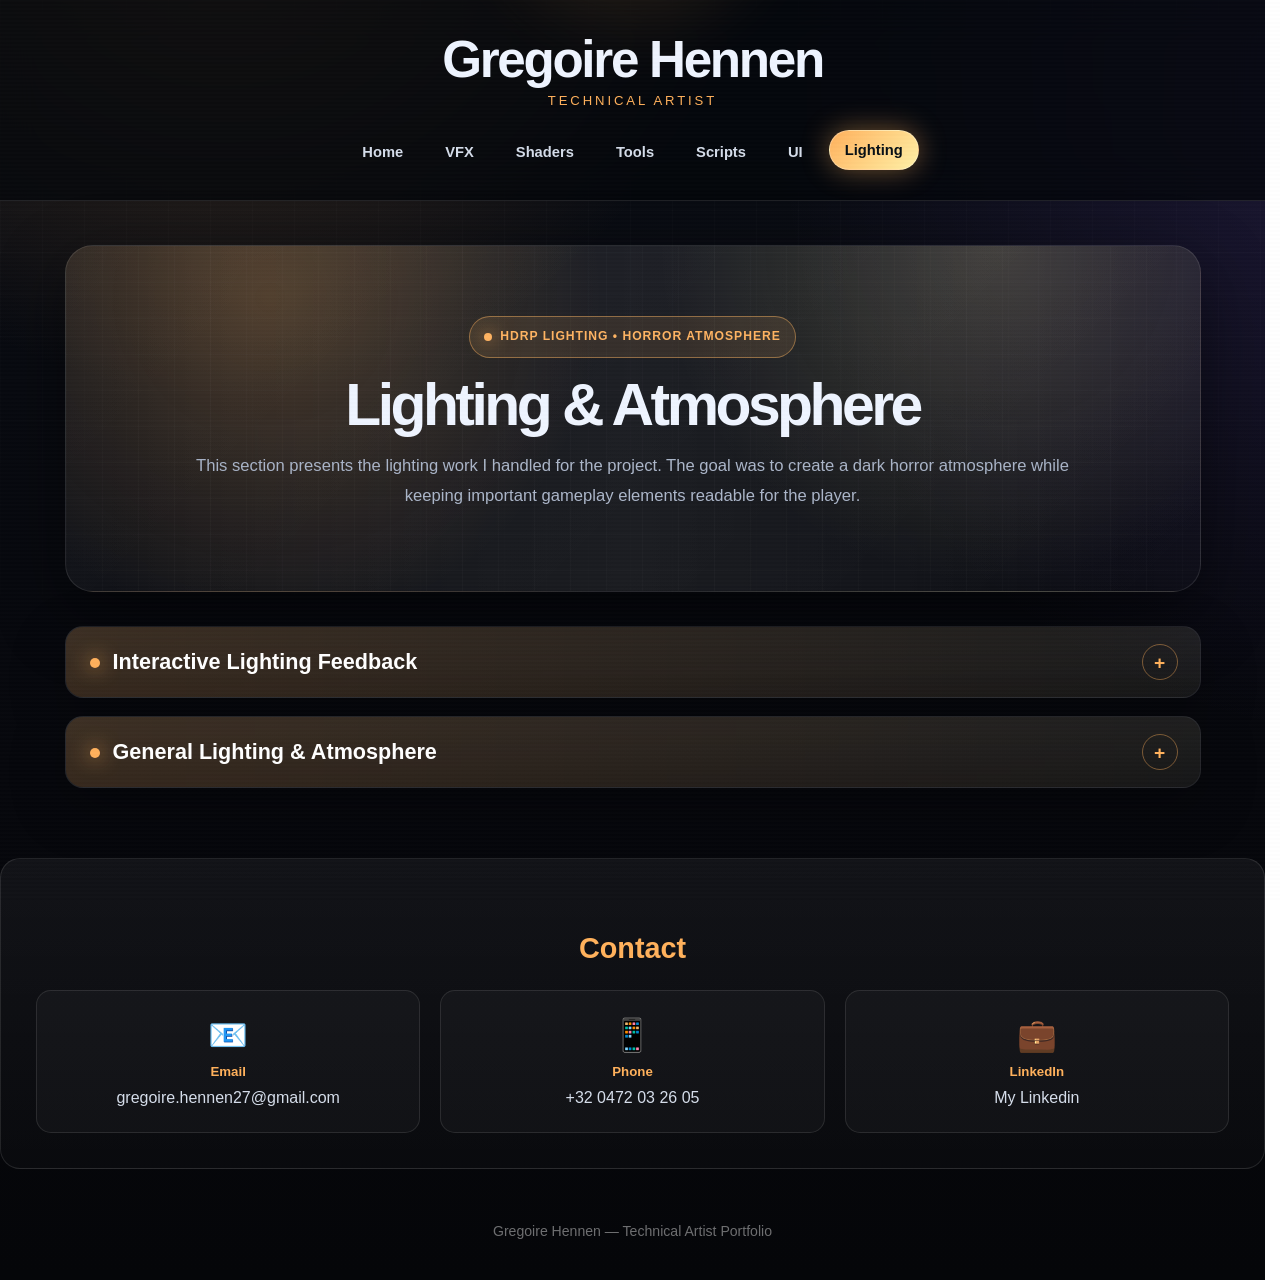
==== commit 613ab2a9: "Update lighting.html" ====
--- a/lighting.html
+++ b/lighting.html
@@ -94,6 +94,41 @@
     </details>
 </main>
 
+
+ <section class="contact-section">
+    <h4>Contact</h4>
+
+    <div class="contact-grid">
+
+        <div class="contact-card">
+            <span>📧</span>
+            <h5>Email</h5>
+            <a href="mailto:ton.email@gmail.com">
+                gregoire.hennen27@gmail.com
+            </a>
+        </div>
+
+        <div class="contact-card">
+            <span>📱</span>
+            <h5>Phone</h5>
+            <a href="tel:+32000000000">
+                +32 0472 03 26 05
+            </a>
+        </div>
+
+        <div class="contact-card">
+            <span>💼</span>
+            <h5>LinkedIn</h5>
+            <a href="https://www.linkedin.com/in/gregoire-hennen-7202712a2/"
+               target="_blank">
+                My Linkedin
+            </a>
+        </div>
+
+    </div>
+</section>
+    
+    
     <footer class="site-footer">
         <p>Gregoire Hennen — Technical Artist Portfolio</p>
     </footer>
--- a/style.css
+++ b/style.css
@@ -387,7 +387,6 @@
     box-shadow: inset 0 1px 0 rgba(255,255,255,.05), 0 18px 40px rgba(0,0,0,.25);
 }
 .tech-code::before {
-    content: "C# / Unity";
     display: block;
     color: var(--accent);
     font-family: var(--mono);
@@ -397,7 +396,7 @@
     margin-bottom: 10px;
     opacity: .9;
 }
-.tech-code:has(img)::before { content: "Inspector / Graph"; }
+.tech-code:has(img)::before { }
 pre { margin: 0; padding: 0; background: transparent !important; }
 code {
     font-family: var(--mono);
@@ -589,3 +588,79 @@
     .tool-accordion summary,
     .ui-accordion summary { padding: 18px 58px 18px 18px; }
 }
+.home-card-link {
+    display: block;
+    text-decoration: none;
+    color: inherit;
+}
+
+.home-card-link:hover {
+    transform: translateY(-6px);
+    border-color: var(--accent);
+    box-shadow: 0 18px 45px rgba(0, 229, 255, 0.18);
+}
+
+.home-card-link:hover h5 {
+    color: #ffffff;
+}
+
+/* CONTACT */
+
+.contact-section {
+    margin: 50px 0;
+    padding: 35px;
+    border: 1px solid var(--line);
+    border-radius: 20px;
+    background: linear-gradient(
+        180deg,
+        rgba(255,255,255,.05),
+        rgba(255,255,255,.02)
+    );
+    text-align: center;
+}
+
+.contact-section h4 {
+    color: var(--accent);
+    margin-bottom: 25px;
+    font-size: 1.8rem;
+}
+
+.contact-grid {
+    display: grid;
+    grid-template-columns: repeat(3, 1fr);
+    gap: 20px;
+}
+
+.contact-card {
+    padding: 25px;
+    border: 1px solid var(--line);
+    border-radius: 15px;
+    background: rgba(255,255,255,.03);
+}
+
+.contact-card span {
+    display: block;
+    font-size: 2rem;
+    margin-bottom: 10px;
+}
+
+.contact-card h5 {
+    margin: 0 0 10px;
+    color: var(--accent);
+}
+
+.contact-card a {
+    color: var(--soft);
+    text-decoration: none;
+    word-break: break-word;
+}
+
+.contact-card a:hover {
+    color: var(--accent);
+}
+
+@media (max-width: 768px) {
+    .contact-grid {
+        grid-template-columns: 1fr;
+    }
+}
